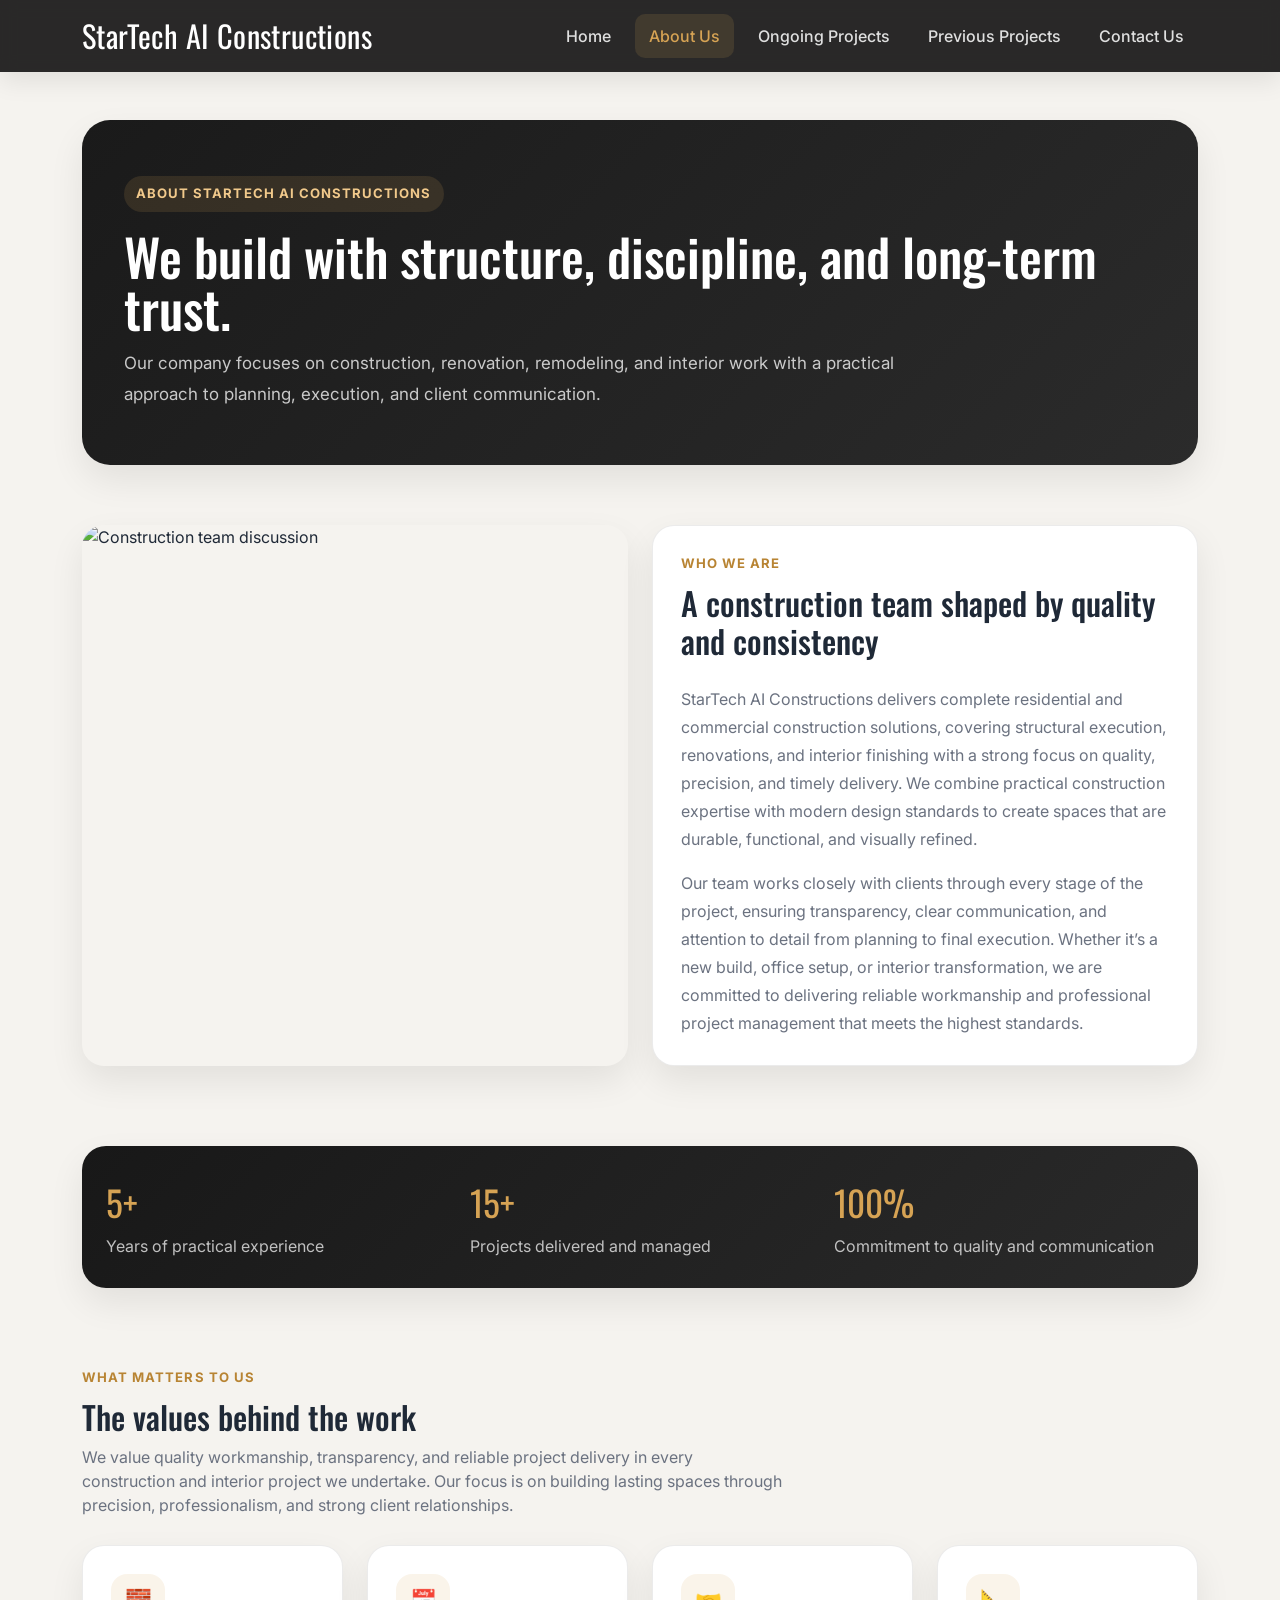
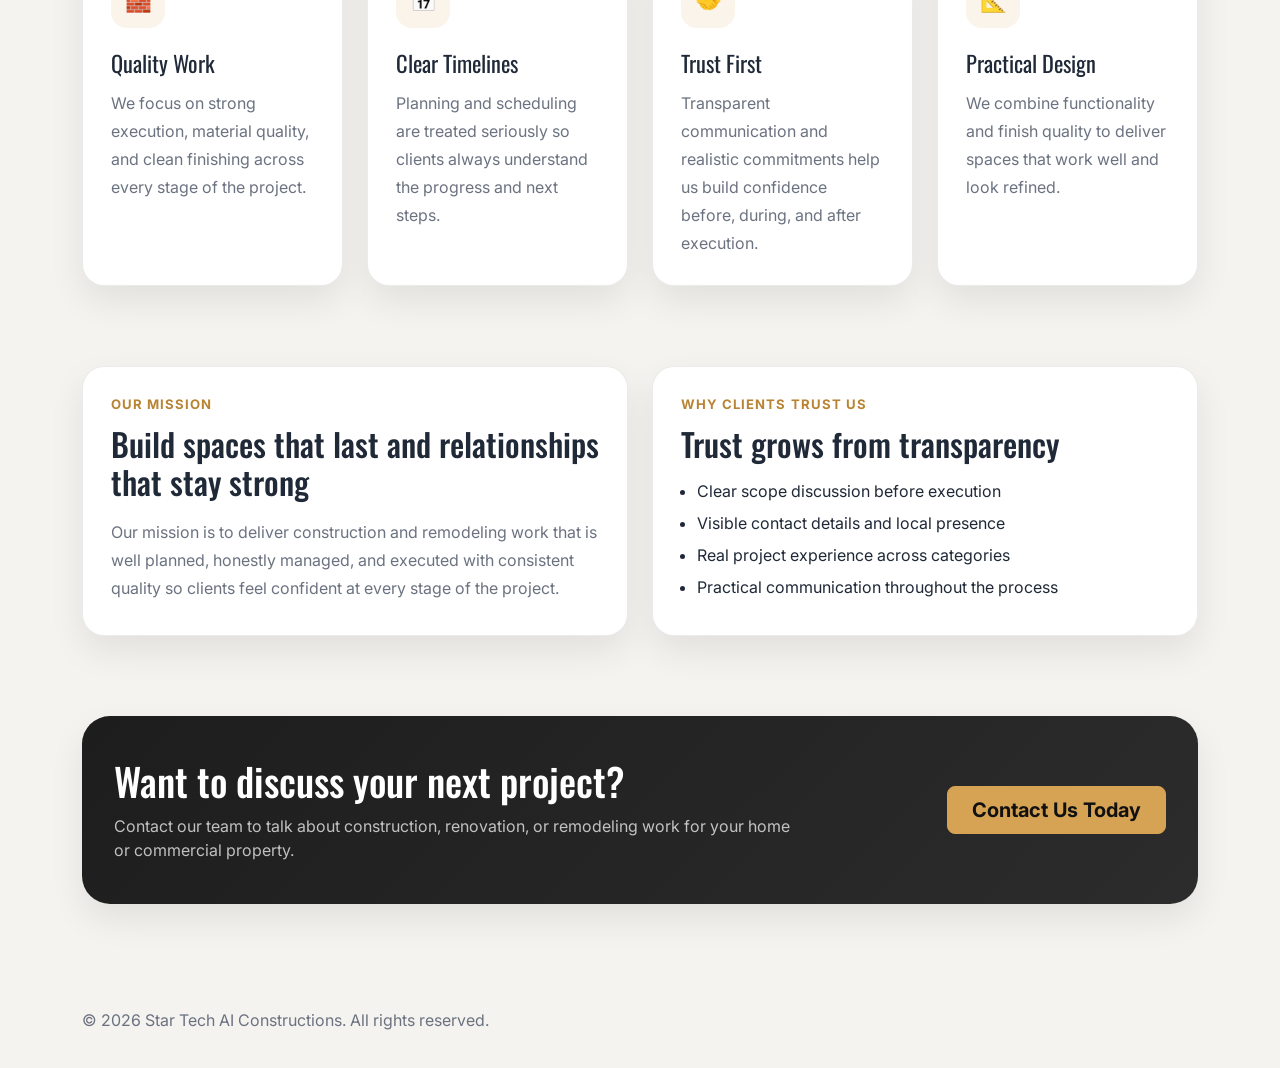
==== about.html @ a81a10f6 "initial commit" ====
<!DOCTYPE html>
<html lang="en">
<head>
  <meta charset="UTF-8" />
  <meta name="viewport" content="width=device-width, initial-scale=1.0" />
  <title>Star Tech AI Constructions | About Us</title>
  <meta name="description" content="Learn more about Star Tech AI Constructions, our experience, values, team, and approach to construction and remodeling." />

  <link rel="preconnect" href="https://fonts.googleapis.com">
  <link rel="preconnect" href="https://fonts.gstatic.com" crossorigin>
  <link href="https://fonts.googleapis.com/css2?family=Oswald:wght@400;500;600;700&family=Inter:wght@400;500;600;700&display=swap" rel="stylesheet">
  <link href="https://cdn.jsdelivr.net/npm/bootstrap@5.3.3/dist/css/bootstrap.min.css" rel="stylesheet">

  <style>
    :root {
      --accent: #d6a354;
      --accent-dark: #b88433;
      --text-dark: #1f2937;
      --text-muted: #6b7280;
      --bg: #f5f3ef;
      --white: #ffffff;
      --border: rgba(0, 0, 0, 0.08);
      --shadow: 0 15px 35px rgba(0, 0, 0, 0.08);
      --dark: #171717;
    }

    * {
      box-sizing: border-box;
    }

    body {
      margin: 0;
      font-family: 'Inter', sans-serif;
      background: var(--bg);
      color: var(--text-dark);
    }

    img {
      max-width: 100%;
      display: block;
    }

    .custom-navbar {
      background: rgba(23, 23, 23, 0.92);
      backdrop-filter: blur(8px);
      box-shadow: 0 10px 25px rgba(0, 0, 0, 0.08);
    }

    .navbar-brand {
      font-family: 'Oswald', sans-serif;
      font-size: 1.9rem;
      letter-spacing: 0.4px;
      color: #fff !important;
    }

    .navbar-nav .nav-link {
      color: rgba(255,255,255,0.85) !important;
      font-weight: 500;
      margin-left: 10px;
      padding: 10px 14px !important;
      border-radius: 10px;
      transition: all 0.25s ease;
    }

    .navbar-nav .nav-link:hover,
    .navbar-nav .nav-link.active {
      background: rgba(214,163,84,0.14);
      color: var(--accent) !important;
    }

    .navbar-toggler {
      border: none;
      box-shadow: none !important;
    }

    .navbar-toggler-icon {
      filter: brightness(0) invert(1);
    }

    .page-hero {
      padding: 120px 0 32px;
    }

    .page-hero-box {
      background: linear-gradient(135deg, #1a1a1a 0%, #2b2b2b 100%);
      color: #fff;
      border-radius: 28px;
      padding: 56px 42px;
      box-shadow: var(--shadow);
    }

    .eyebrow {
      display: inline-block;
      background: rgba(214,163,84,0.14);
      color: #f1c98b;
      font-size: 0.82rem;
      font-weight: 700;
      padding: 8px 12px;
      border-radius: 999px;
      margin-bottom: 18px;
      text-transform: uppercase;
      letter-spacing: 0.08em;
    }

    .page-hero-box h1,
    .section-heading h2,
    .card-title-main,
    .stat-number {
      font-family: 'Oswald', sans-serif;
    }

    .page-hero-box h1 {
      font-size: clamp(2.4rem, 4vw, 4.4rem);
      line-height: 1.02;
      margin-bottom: 14px;
    }

    .page-hero-box p {
      color: rgba(255,255,255,0.76);
      font-size: 1.06rem;
      line-height: 1.8;
      max-width: 780px;
      margin-bottom: 0;
    }

    .section-block {
      padding: 28px 0 80px;
    }

    .section-heading {
      margin-bottom: 28px;
    }

    .section-heading .small-title {
      color: var(--accent-dark);
      text-transform: uppercase;
      font-size: 0.82rem;
      letter-spacing: 0.08em;
      font-weight: 700;
    }

    .section-heading h2 {
      font-size: clamp(1.8rem, 2.5vw, 3rem);
      margin: 10px 0 8px;
    }

    .section-heading p {
      color: var(--text-muted);
      max-width: 700px;
    }

    .content-card,
    .team-card,
    .info-card,
    .value-card {
      background: var(--white);
      border: 1px solid var(--border);
      border-radius: 22px;
      box-shadow: var(--shadow);
      overflow: hidden;
      height: 100%;
    }

    .content-card,
    .team-card,
    .info-card,
    .value-card {
      padding: 28px;
    }

    .content-card p,
    .team-card p,
    .info-card p,
    .value-card p {
      color: var(--text-muted);
      line-height: 1.75;
      margin-bottom: 0;
    }

    .story-image {
      border-radius: 22px;
      overflow: hidden;
      box-shadow: var(--shadow);
      height: 100%;
      min-height: 420px;
    }

    .story-image img {
      width: 100%;
      height: 100%;
      object-fit: cover;
    }

    .stats-strip {
      background: linear-gradient(135deg, #181818 0%, #2a2a2a 100%);
      color: #fff;
      border-radius: 24px;
      padding: 30px 24px;
      box-shadow: var(--shadow);
    }

    .stat-number {
      font-size: 2.2rem;
      color: var(--accent);
      margin-bottom: 6px;
    }

    .stat-label {
      margin: 0;
      color: rgba(255,255,255,0.72);
    }

    .mini-icon {
      width: 54px;
      height: 54px;
      border-radius: 16px;
      display: grid;
      place-items: center;
      background: rgba(214,163,84,0.12);
      color: var(--accent-dark);
      font-size: 1.35rem;
      margin-bottom: 18px;
    }

    .card-title-main {
      font-size: 1.4rem;
      margin-bottom: 10px;
    }

    .team-role {
      color: var(--accent-dark);
      font-weight: 700;
      font-size: 0.9rem;
      margin-bottom: 10px;
      text-transform: uppercase;
      letter-spacing: 0.06em;
    }

    .cta-panel {
      background: linear-gradient(135deg, #1d1d1d 0%, #2c2c2c 100%);
      color: var(--white);
      border-radius: 28px;
      padding: 42px 32px;
      box-shadow: var(--shadow);
    }

    .cta-panel h2 {
      font-family: 'Oswald', sans-serif;
      font-size: clamp(2rem, 3vw, 3.2rem);
      margin-bottom: 10px;
    }

    .cta-panel p {
      color: rgba(255,255,255,0.72);
      margin-bottom: 0;
    }

    .btn-warning {
      background-color: var(--accent);
      border-color: var(--accent);
      color: #111;
      font-weight: 700;
    }

    .btn-warning:hover {
      background-color: var(--accent-dark);
      border-color: var(--accent-dark);
      color: #111;
    }

    .footer {
      padding: 24px 0 36px;
      color: var(--text-muted);
    }

    @media (max-width: 991.98px) {
      .page-hero {
        padding: 100px 0 24px;
      }

      .page-hero-box {
        padding: 36px 24px;
      }

      .navbar-nav .nav-link {
        margin-left: 0;
        margin-bottom: 6px;
      }

      .story-image {
        min-height: 320px;
      }
    }

    @media (max-width: 767.98px) {
      .page-hero-box,
      .content-card,
      .team-card,
      .info-card,
      .value-card,
      .cta-panel,
      .stats-strip,
      .story-image {
        border-radius: 18px;
      }

      .page-hero-box h1 {
        font-size: 2.4rem;
      }

      .cta-panel .btn {
        width: 100%;
      }
    }
  </style>
</head>
<body>

  <nav class="navbar navbar-expand-lg custom-navbar fixed-top">
    <div class="container">
      <a class="navbar-brand" href="index.html">StarTech AI Constructions</a>

      <button class="navbar-toggler" type="button" data-bs-toggle="collapse" data-bs-target="#mainNavbar" aria-controls="mainNavbar" aria-expanded="false" aria-label="Toggle navigation">
        <span class="navbar-toggler-icon"></span>
      </button>

      <div class="collapse navbar-collapse justify-content-end" id="mainNavbar">
        <ul class="navbar-nav align-items-lg-center">
          <li class="nav-item"><a class="nav-link" href="index.html">Home</a></li>
          <li class="nav-item"><a class="nav-link active" href="about.html">About Us</a></li>
          <li class="nav-item"><a class="nav-link" href="ongoing-projects.html">Ongoing Projects</a></li>
          <li class="nav-item"><a class="nav-link" href="previous-projects.html">Previous Projects</a></li>
          <li class="nav-item"><a class="nav-link" href="contact.html">Contact Us</a></li>
        </ul>
      </div>
    </div>
  </nav>

  <main>
    <section class="page-hero">
      <div class="container">
        <div class="page-hero-box">
          <span class="eyebrow">About StarTech AI Constructions</span>
          <h1>We build with structure, discipline, and long-term trust.</h1>
          <p>
            Our company focuses on construction, renovation, remodeling, and interior work with a practical approach to planning, execution, and client communication.
          </p>
        </div>
      </div>
    </section>

    <section class="section-block">
      <div class="container">
        <div class="row g-4 align-items-stretch">
          <div class="col-lg-6">
            <div class="story-image">
              <img src="https://images.unsplash.com/photo-1523413651479-597eb2da0ad6?q=80&w=1400&auto=format&fit=crop" alt="Construction team discussion" loading="lazy">
            </div>
          </div>
          <div class="col-lg-6">
            <div class="content-card h-100 d-flex flex-column justify-content-center">
              <div class="section-heading mb-3">
                <div class="small-title">Who We Are</div>
                <h2>A construction team shaped by quality and consistency</h2>
              </div>
              <p>
                StarTech AI Constructions delivers complete residential and commercial construction solutions, covering structural execution, renovations, and interior finishing with a strong focus on quality, precision, and timely delivery. We combine practical construction expertise with modern design standards to create spaces that are durable, functional, and visually refined.
              </p>
              <p class="mt-3">
                Our team works closely with clients through every stage of the project, ensuring transparency, clear communication, and attention to detail from planning to final execution. Whether it’s a new build, office setup, or interior transformation, we are committed to delivering reliable workmanship and professional project management that meets the highest standards.
              </p>
            </div>
          </div>
        </div>
      </div>
    </section>

    <section class="section-block pt-0">
      <div class="container">
        <div class="stats-strip">
          <div class="row g-4 text-center text-md-start">
            <div class="col-md-4">
              <div class="stat-number">5+</div>
              <p class="stat-label">Years of practical experience</p>
            </div>
            <div class="col-md-4">
              <div class="stat-number">15+</div>
              <p class="stat-label">Projects delivered and managed</p>
            </div>
            <div class="col-md-4">
              <div class="stat-number">100%</div>
              <p class="stat-label">Commitment to quality and communication</p>
            </div>
          </div>
        </div>
      </div>
    </section>

    <section class="section-block pt-0">
      <div class="container">
        <div class="section-heading">
          <div class="small-title">What Matters To Us</div>
          <h2>The values behind the work</h2>
          <p>
            We value quality workmanship, transparency, and reliable project delivery in every construction and interior project we undertake. Our focus is on building lasting spaces through precision, professionalism, and strong client relationships.

          </p>
        </div>

        <div class="row g-4">
          <div class="col-md-6 col-xl-3">
            <div class="value-card">
              <div class="mini-icon">🧱</div>
              <div class="card-title-main">Quality Work</div>
              <p>We focus on strong execution, material quality, and clean finishing across every stage of the project.</p>
            </div>
          </div>
          <div class="col-md-6 col-xl-3">
            <div class="value-card">
              <div class="mini-icon">📅</div>
              <div class="card-title-main">Clear Timelines</div>
              <p>Planning and scheduling are treated seriously so clients always understand the progress and next steps.</p>
            </div>
          </div>
          <div class="col-md-6 col-xl-3">
            <div class="value-card">
              <div class="mini-icon">🤝</div>
              <div class="card-title-main">Trust First</div>
              <p>Transparent communication and realistic commitments help us build confidence before, during, and after execution.</p>
            </div>
          </div>
          <div class="col-md-6 col-xl-3">
            <div class="value-card">
              <div class="mini-icon">📐</div>
              <div class="card-title-main">Practical Design</div>
              <p>We combine functionality and finish quality to deliver spaces that work well and look refined.</p>
            </div>
          </div>
        </div>
      </div>
    </section>

    <section class="section-block pt-0">
      <div class="container">
        <div class="row g-4">
          <div class="col-lg-6">
            <div class="info-card h-100">
              <div class="section-heading mb-3">
                <div class="small-title">Our Mission</div>
                <h2>Build spaces that last and relationships that stay strong</h2>
              </div>
              <p class="mt-3">
                Our mission is to deliver construction and remodeling work that is well planned, honestly managed, and executed with consistent quality so clients feel confident at every stage of the project.
              </p>
            </div>
          </div>

          <div class="col-lg-6">
            <div class="info-card h-100">
              <div class="section-heading mb-3">
                <div class="small-title">Why Clients Trust Us</div>
                <h2>Trust grows from transparency</h2>
              </div>
              <ul class="ps-3 mb-0 mt-3">
                <li class="mb-2">Clear scope discussion before execution</li>
                <li class="mb-2">Visible contact details and local presence</li>
                <li class="mb-2">Real project experience across categories</li>
                <li class="mb-2">Practical communication throughout the process</li>
              </ul>
            </div>
          </div>
        </div>
      </div>
    </section>

    <section class="section-block pt-0">
      <div class="container">
        <div class="cta-panel">
          <div class="row align-items-center g-4">
            <div class="col-lg-8">
              <h2>Want to discuss your next project?</h2>
              <p>Contact our team to talk about construction, renovation, or remodeling work for your home or commercial property.</p>
            </div>
            <div class="col-lg-4 text-lg-end">
              <a href="contact.html" class="btn btn-warning btn-lg px-4">Contact Us Today</a>
            </div>
          </div>
        </div>
      </div>
    </section>

    <footer class="footer">
      <div class="container">
        <p class="mb-0">© 2026 Star Tech AI Constructions. All rights reserved.</p>
      </div>
    </footer>
  </main>

  <script src="https://cdn.jsdelivr.net/npm/bootstrap@5.3.3/dist/js/bootstrap.bundle.min.js"></script>
</body>
</html>
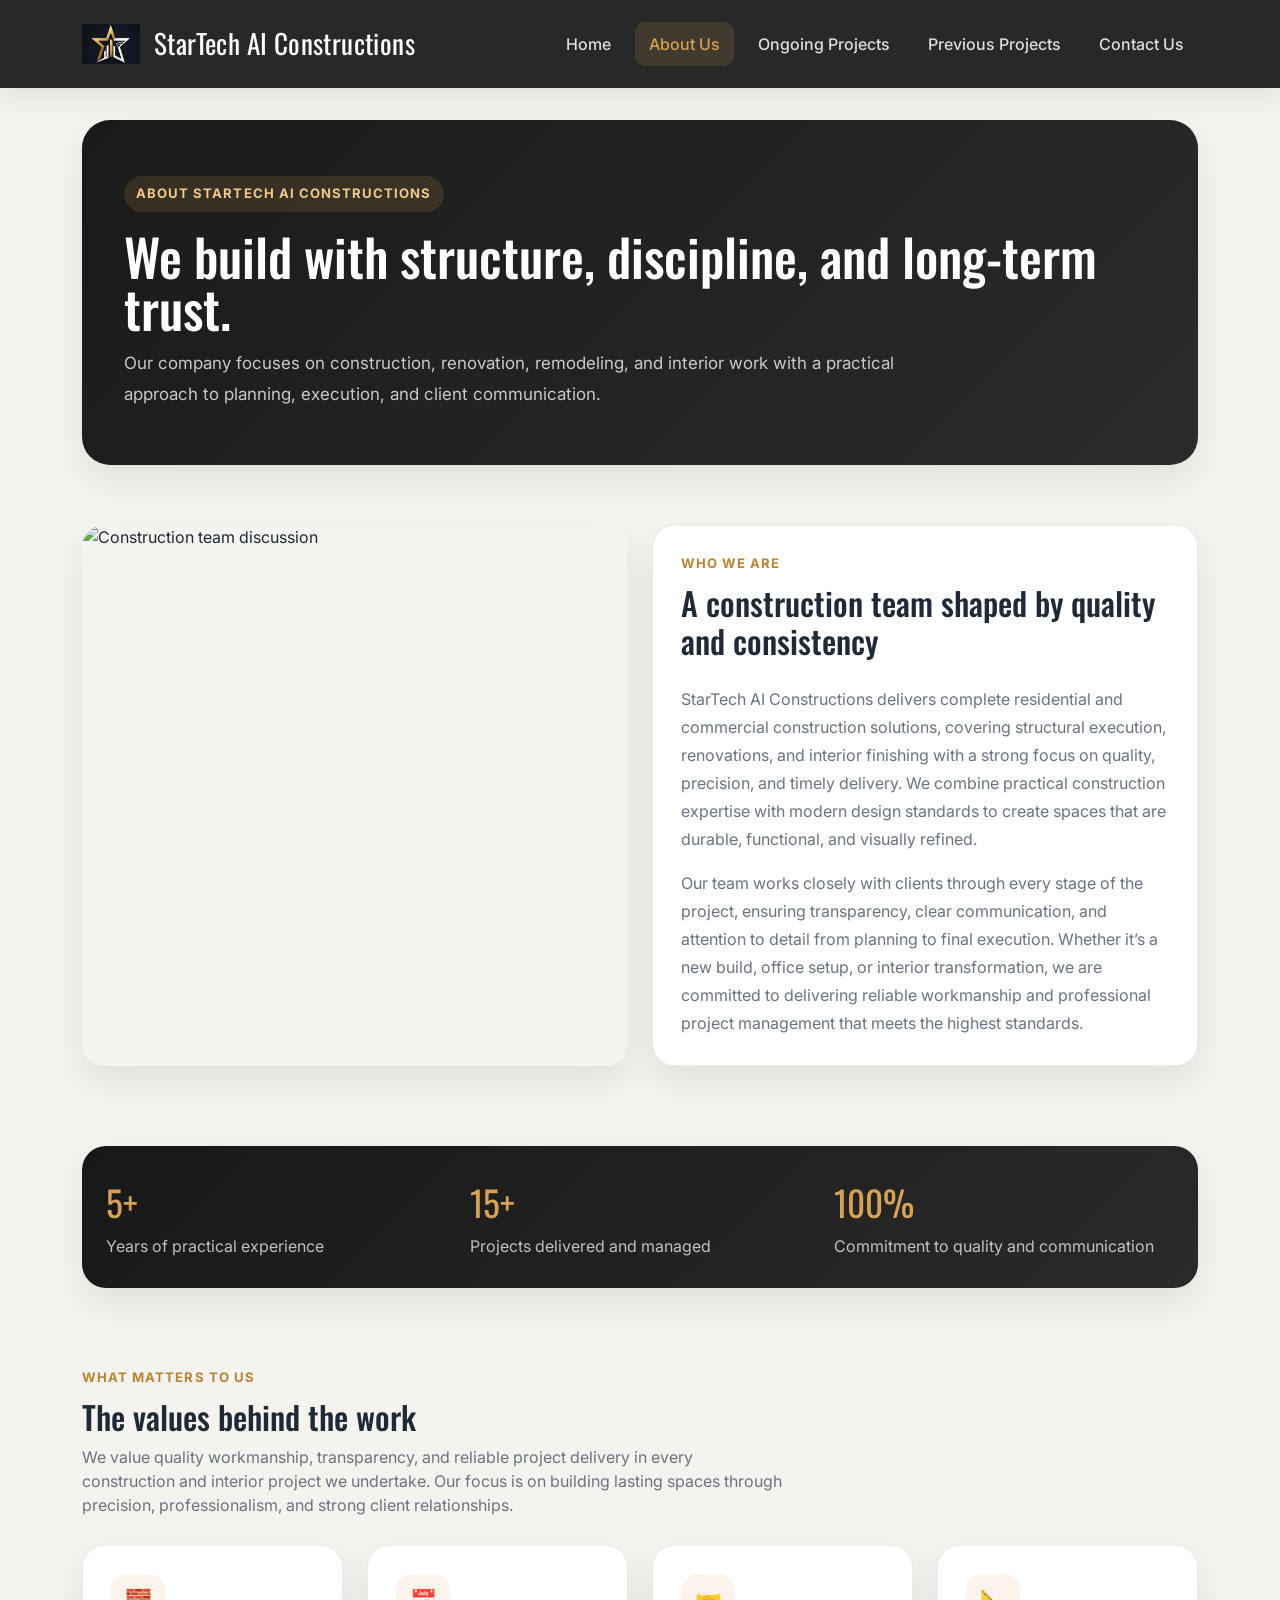
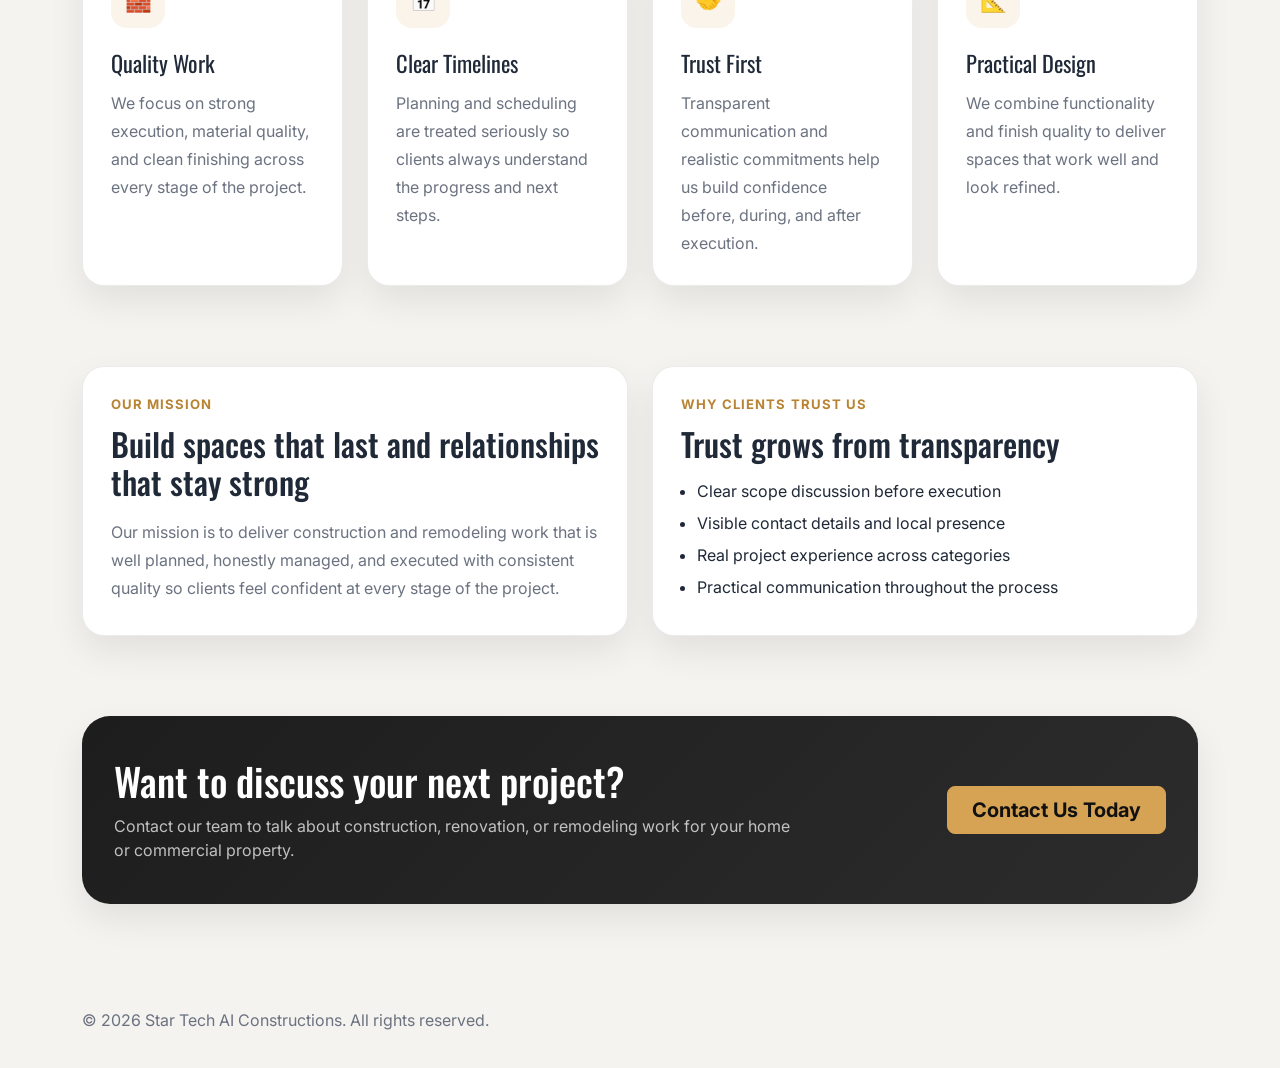
==== commit cd3b11c6: "updated website" ====
--- a/about.html
+++ b/about.html
@@ -5,6 +5,10 @@
   <meta name="viewport" content="width=device-width, initial-scale=1.0" />
   <title>Star Tech AI Constructions | About Us</title>
   <meta name="description" content="Learn more about Star Tech AI Constructions, our experience, values, team, and approach to construction and remodeling." />
+
+    <!-- Favicon / Tab Logo -->
+  <link rel="icon" type="image/jpeg" href="logo.jpeg" />
+  <link rel="shortcut icon" href="logo.jpeg" type="image/jpeg" />
 
   <link rel="preconnect" href="https://fonts.googleapis.com">
   <link rel="preconnect" href="https://fonts.gstatic.com" crossorigin>
@@ -312,13 +316,64 @@
         width: 100%;
       }
     }
+    .custom-navbar {
+  background: rgba(23, 23, 23, 0.92);
+  backdrop-filter: blur(8px);
+  box-shadow: 0 10px 25px rgba(0, 0, 0, 0.08);
+  padding-top: 10px;
+  padding-bottom: 10px;
+}
+
+.navbar-brand {
+  font-family: 'Oswald', sans-serif;
+  font-size: 1.7rem;
+  letter-spacing: 0.4px;
+  color: #fff !important;
+  display: flex;
+  align-items: center;
+  gap: 14px;
+  line-height: 1;
+  text-decoration: none;
+}
+
+.brand-logo {
+  width: 58px;
+  height: 58px;
+  object-fit: contain;
+  background: transparent;
+  padding: 0;
+  border-radius: 0;
+  flex-shrink: 0;
+}
+
+.brand-name {
+  color: #fff;
+  display: inline-block;
+  line-height: 1.1;
+}
+
+@media (max-width: 767.98px) {
+  .navbar-brand {
+    font-size: 1.08rem;
+    gap: 10px;
+  }
+
+  .brand-logo {
+    width: 48px;
+    height: 48px;
+  }
+}
   </style>
 </head>
 <body>
 
   <nav class="navbar navbar-expand-lg custom-navbar fixed-top">
     <div class="container">
-      <a class="navbar-brand" href="index.html">StarTech AI Constructions</a>
+        <a class="navbar-brand" href="index.html">
+          <img src="logo.jpeg" alt="StarTech AI Constructions logo" class="brand-logo">
+          <span class="brand-name">StarTech AI Constructions</span>
+        </a>
+      
 
       <button class="navbar-toggler" type="button" data-bs-toggle="collapse" data-bs-target="#mainNavbar" aria-controls="mainNavbar" aria-expanded="false" aria-label="Toggle navigation">
         <span class="navbar-toggler-icon"></span>
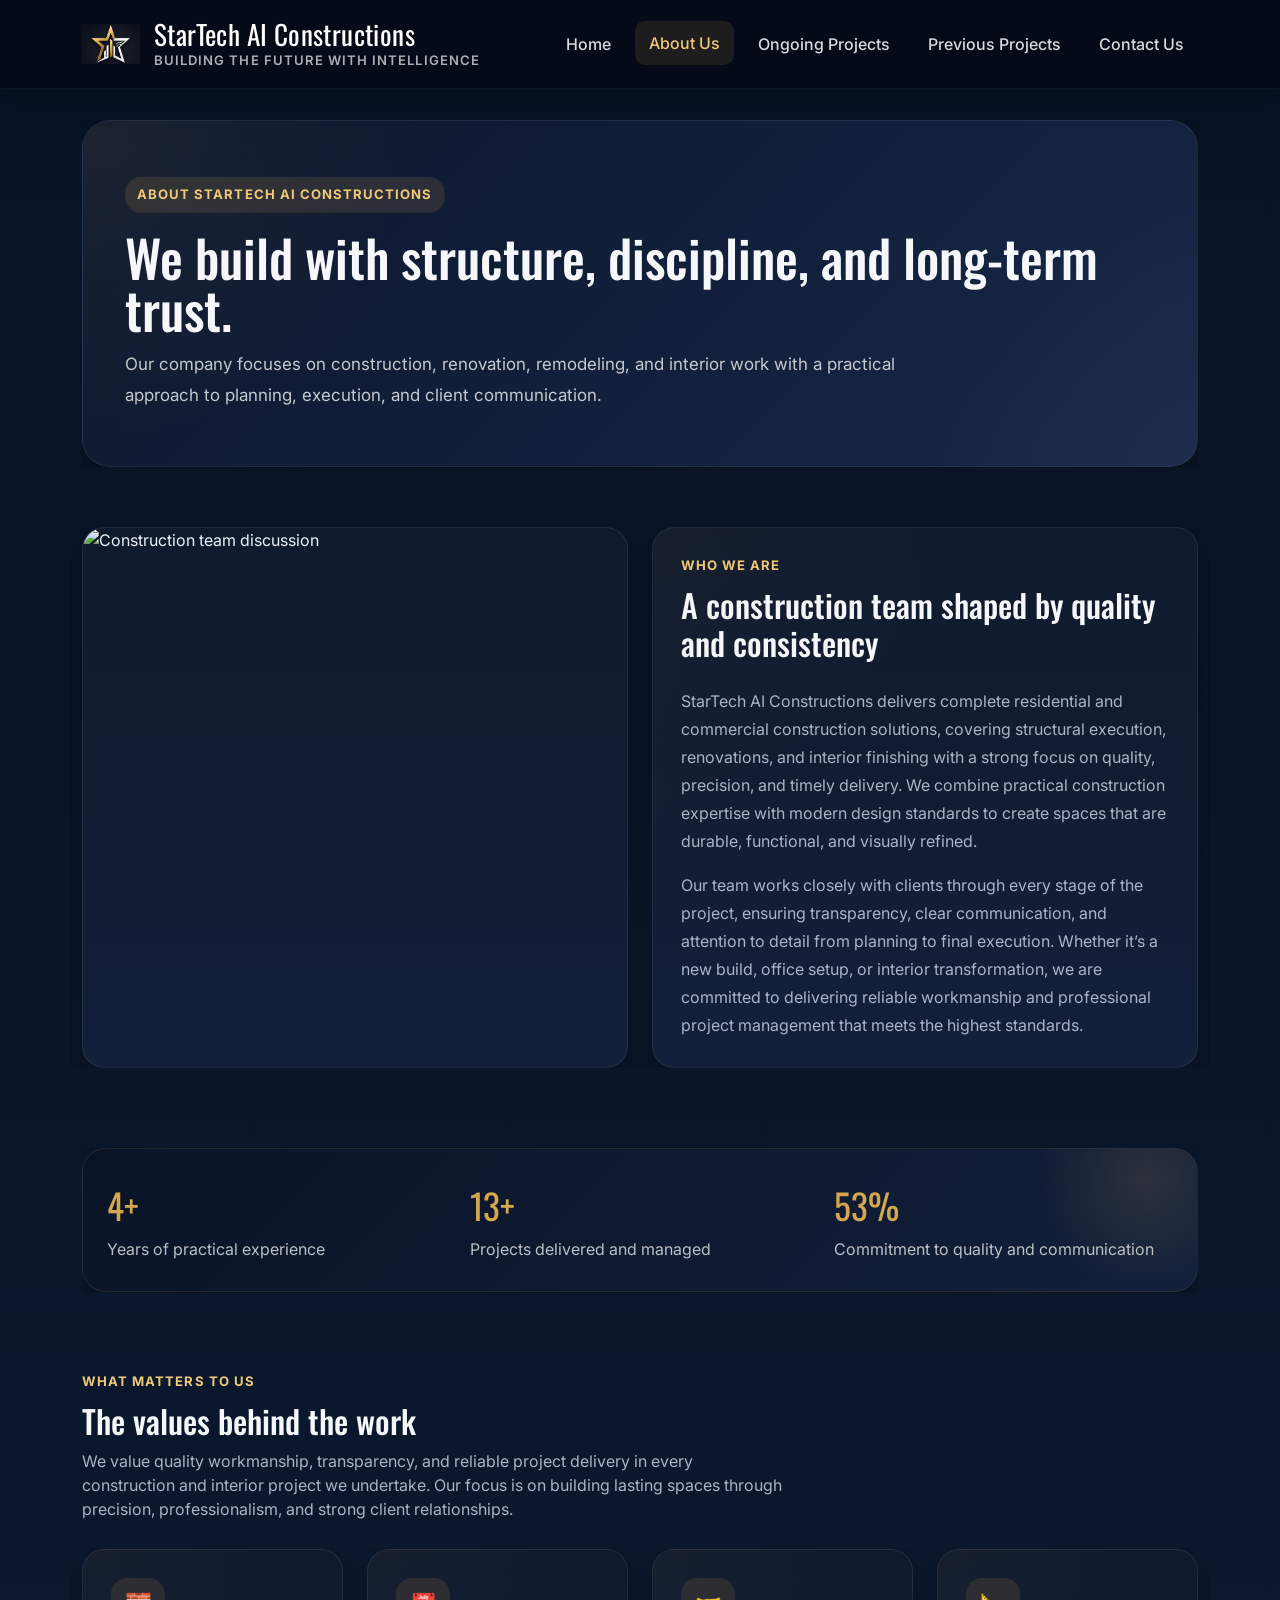
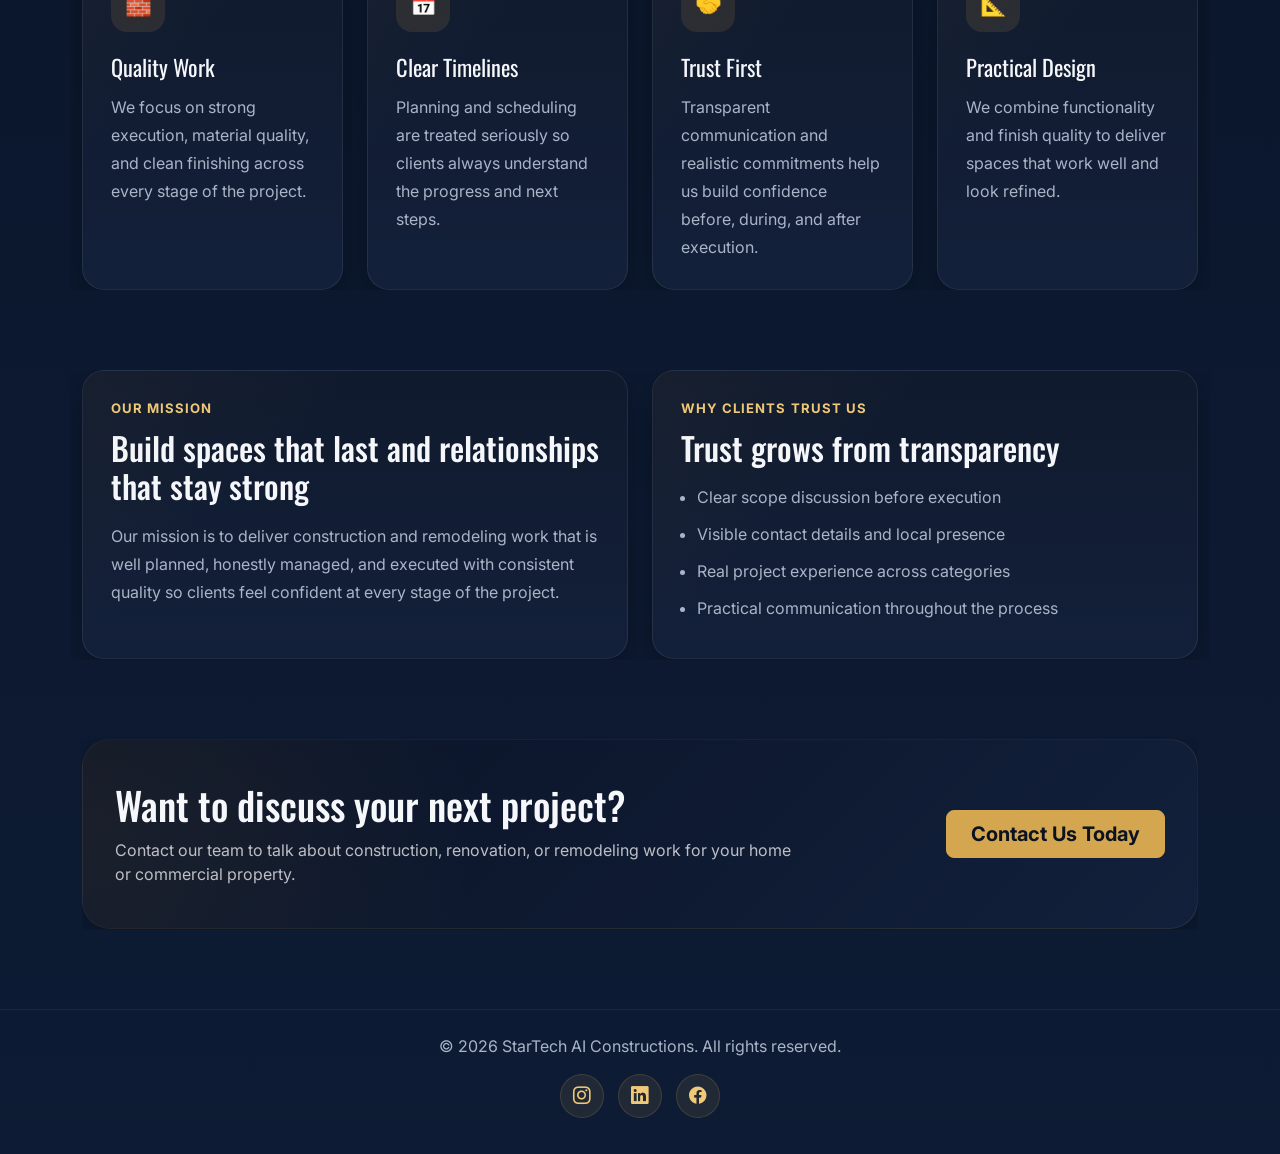
==== commit a6f3450b: "updated website" ====
--- a/about.html
+++ b/about.html
@@ -6,30 +6,48 @@
   <title>Star Tech AI Constructions | About Us</title>
   <meta name="description" content="Learn more about Star Tech AI Constructions, our experience, values, team, and approach to construction and remodeling." />
 
-    <!-- Favicon / Tab Logo -->
   <link rel="icon" type="image/jpeg" href="logo.jpeg" />
   <link rel="shortcut icon" href="logo.jpeg" type="image/jpeg" />
+
+  <meta property="og:title" content="Star Tech AI Constructions | About Us" />
+  <meta property="og:description" content="Learn more about Star Tech AI Constructions, our experience, values, team, and approach to construction and remodeling." />
+  <meta property="og:image" content="logo.jpeg" />
+  <meta property="og:type" content="website" />
 
   <link rel="preconnect" href="https://fonts.googleapis.com">
   <link rel="preconnect" href="https://fonts.gstatic.com" crossorigin>
   <link href="https://fonts.googleapis.com/css2?family=Oswald:wght@400;500;600;700&family=Inter:wght@400;500;600;700&display=swap" rel="stylesheet">
   <link href="https://cdn.jsdelivr.net/npm/bootstrap@5.3.3/dist/css/bootstrap.min.css" rel="stylesheet">
+  <link rel="stylesheet" href="https://cdn.jsdelivr.net/npm/bootstrap-icons@1.11.3/font/bootstrap-icons.min.css">
+
 
   <style>
     :root {
-      --accent: #d6a354;
-      --accent-dark: #b88433;
-      --text-dark: #1f2937;
-      --text-muted: #6b7280;
-      --bg: #f5f3ef;
-      --white: #ffffff;
-      --border: rgba(0, 0, 0, 0.08);
-      --shadow: 0 15px 35px rgba(0, 0, 0, 0.08);
-      --dark: #171717;
+      --accent: #d4a64f;
+      --accent-dark: #b9892f;
+      --gold-soft: #f0c978;
+      --navy: #0b1730;
+      --navy-2: #12203b;
+      --dark: #050b16;
+      --bg: linear-gradient(180deg, #081223 0%, #0d1b34 100%);
+      --panel: #101a2d;
+      --panel-2: #13203a;
+      --text-dark: #eef2f9;
+      --text-muted: #aab4c7;
+      --white: #f5f7fb;
+      --silver: #dfe5ef;
+      --border: rgba(255, 255, 255, 0.08);
+      --shadow: 0 15px 35px rgba(0, 0, 0, 0.28);
+      --transition-smooth: 180ms cubic-bezier(0.16, 1, 0.3, 1);
+      --transition-reveal: 700ms cubic-bezier(0.16, 1, 0.3, 1);
     }
 
     * {
       box-sizing: border-box;
+    }
+
+    html {
+      scroll-behavior: smooth;
     }
 
     body {
@@ -37,6 +55,7 @@
       font-family: 'Inter', sans-serif;
       background: var(--bg);
       color: var(--text-dark);
+      overflow-x: hidden;
     }
 
     img {
@@ -45,16 +64,74 @@
     }
 
     .custom-navbar {
-      background: rgba(23, 23, 23, 0.92);
-      backdrop-filter: blur(8px);
-      box-shadow: 0 10px 25px rgba(0, 0, 0, 0.08);
+      background: rgba(5, 11, 22, 0.9);
+      backdrop-filter: blur(10px);
+      box-shadow: 0 10px 25px rgba(0, 0, 0, 0.22);
+      padding-top: 10px;
+      padding-bottom: 10px;
+      border-bottom: 1px solid rgba(255,255,255,0.04);
+      transition: background var(--transition-smooth), box-shadow var(--transition-smooth);
     }
 
     .navbar-brand {
       font-family: 'Oswald', sans-serif;
-      font-size: 1.9rem;
+      font-size: 1.7rem;
       letter-spacing: 0.4px;
       color: #fff !important;
+      display: flex;
+      align-items: center;
+      gap: 14px;
+      line-height: 1;
+      text-decoration: none;
+    }
+
+    .brand-logo {
+      width: 58px;
+      height: 58px;
+      object-fit: contain;
+      background: transparent;
+      padding: 0;
+      border-radius: 0;
+      flex-shrink: 0;
+      transition: transform 0.5s ease;
+    }
+
+    .navbar-brand:hover .brand-logo {
+      transform: rotate(-4deg) scale(1.04);
+    }
+
+    .brand-text {
+      display: flex;
+      flex-direction: column;
+      line-height: 1.05;
+    }
+
+    .brand-text > span {
+      font-size: 1em;
+      color: #fff;
+    }
+
+    .brand-text small {
+      font-family: 'Inter', sans-serif;
+      font-size: 0.82rem;
+      color: rgba(255,255,255,0.68);
+      font-weight: 600;
+      letter-spacing: 0.08em;
+      margin-top: 5px;
+      text-transform: uppercase;
+    }
+
+    .navbar-nav .nav-link,
+    .btn,
+    .content-card,
+    .value-card,
+    .info-card {
+      transition:
+        color var(--transition-smooth),
+        background-color var(--transition-smooth),
+        border-color var(--transition-smooth),
+        box-shadow var(--transition-smooth),
+        transform var(--transition-smooth);
     }
 
     .navbar-nav .nav-link {
@@ -63,13 +140,13 @@
       margin-left: 10px;
       padding: 10px 14px !important;
       border-radius: 10px;
-      transition: all 0.25s ease;
     }
 
     .navbar-nav .nav-link:hover,
     .navbar-nav .nav-link.active {
-      background: rgba(214,163,84,0.14);
-      color: var(--accent) !important;
+      background: rgba(212, 166, 79, 0.12);
+      color: var(--gold-soft) !important;
+      transform: translateY(-1px);
     }
 
     .navbar-toggler {
@@ -83,20 +160,34 @@
 
     .page-hero {
       padding: 120px 0 32px;
+      position: relative;
     }
 
     .page-hero-box {
-      background: linear-gradient(135deg, #1a1a1a 0%, #2b2b2b 100%);
+      background: linear-gradient(135deg, #0d172d 0%, #162746 100%);
       color: #fff;
       border-radius: 28px;
       padding: 56px 42px;
       box-shadow: var(--shadow);
+      border: 1px solid var(--border);
+      position: relative;
+      overflow: hidden;
+    }
+
+    .page-hero-box::before {
+      content: "";
+      position: absolute;
+      inset: 0;
+      background:
+        radial-gradient(circle at top left, rgba(212,166,79,0.08), transparent 28%),
+        radial-gradient(circle at bottom right, rgba(255,255,255,0.03), transparent 24%);
+      pointer-events: none;
     }
 
     .eyebrow {
       display: inline-block;
-      background: rgba(214,163,84,0.14);
-      color: #f1c98b;
+      background: rgba(212,166,79,0.14);
+      color: var(--gold-soft);
       font-size: 0.82rem;
       font-weight: 700;
       padding: 8px 12px;
@@ -104,6 +195,9 @@
       margin-bottom: 18px;
       text-transform: uppercase;
       letter-spacing: 0.08em;
+      box-shadow: 0 0 0 1px rgba(212,166,79,0.08);
+      position: relative;
+      z-index: 1;
     }
 
     .page-hero-box h1,
@@ -117,6 +211,9 @@
       font-size: clamp(2.4rem, 4vw, 4.4rem);
       line-height: 1.02;
       margin-bottom: 14px;
+      color: var(--white);
+      position: relative;
+      z-index: 1;
     }
 
     .page-hero-box p {
@@ -125,6 +222,8 @@
       line-height: 1.8;
       max-width: 780px;
       margin-bottom: 0;
+      position: relative;
+      z-index: 1;
     }
 
     .section-block {
@@ -136,7 +235,7 @@
     }
 
     .section-heading .small-title {
-      color: var(--accent-dark);
+      color: var(--gold-soft);
       text-transform: uppercase;
       font-size: 0.82rem;
       letter-spacing: 0.08em;
@@ -146,6 +245,7 @@
     .section-heading h2 {
       font-size: clamp(1.8rem, 2.5vw, 3rem);
       margin: 10px 0 8px;
+      color: var(--white);
     }
 
     .section-heading p {
@@ -154,31 +254,43 @@
     }
 
     .content-card,
-    .team-card,
     .info-card,
     .value-card {
-      background: var(--white);
+      background: linear-gradient(180deg, var(--panel) 0%, var(--panel-2) 100%);
       border: 1px solid var(--border);
       border-radius: 22px;
       box-shadow: var(--shadow);
       overflow: hidden;
       height: 100%;
-    }
-
-    .content-card,
-    .team-card,
-    .info-card,
-    .value-card {
       padding: 28px;
+      position: relative;
+    }
+
+    .content-card::before,
+    .info-card::before,
+    .value-card::before {
+      content: "";
+      position: absolute;
+      inset: 0;
+      background: linear-gradient(135deg, rgba(212,166,79,0.04), transparent 35%);
+      pointer-events: none;
+    }
+
+    .content-card:hover,
+    .value-card:hover,
+    .info-card:hover {
+      transform: translateY(-6px);
+      box-shadow: 0 18px 40px rgba(0,0,0,0.34);
     }
 
     .content-card p,
-    .team-card p,
     .info-card p,
     .value-card p {
       color: var(--text-muted);
       line-height: 1.75;
       margin-bottom: 0;
+      position: relative;
+      z-index: 1;
     }
 
     .story-image {
@@ -187,20 +299,41 @@
       box-shadow: var(--shadow);
       height: 100%;
       min-height: 420px;
+      border: 1px solid var(--border);
+      background: linear-gradient(180deg, var(--panel) 0%, var(--panel-2) 100%);
     }
 
     .story-image img {
       width: 100%;
       height: 100%;
       object-fit: cover;
+      transition: transform 0.8s ease;
+    }
+
+    .story-image:hover img {
+      transform: scale(1.05);
     }
 
     .stats-strip {
-      background: linear-gradient(135deg, #181818 0%, #2a2a2a 100%);
+      background: linear-gradient(135deg, #0a1326 0%, #12203b 100%);
       color: #fff;
       border-radius: 24px;
       padding: 30px 24px;
       box-shadow: var(--shadow);
+      border: 1px solid rgba(212,166,79,0.12);
+      position: relative;
+      overflow: hidden;
+    }
+
+    .stats-strip::after {
+      content: "";
+      position: absolute;
+      width: 220px;
+      height: 220px;
+      top: -80px;
+      right: -60px;
+      background: radial-gradient(circle, rgba(212,166,79,0.14), transparent 70%);
+      pointer-events: none;
     }
 
     .stat-number {
@@ -220,19 +353,30 @@
       border-radius: 16px;
       display: grid;
       place-items: center;
-      background: rgba(214,163,84,0.12);
-      color: var(--accent-dark);
+      background: rgba(212,166,79,0.12);
+      color: var(--gold-soft);
       font-size: 1.35rem;
       margin-bottom: 18px;
+      transition: transform var(--transition-smooth), background var(--transition-smooth);
+      position: relative;
+      z-index: 1;
+    }
+
+    .value-card:hover .mini-icon {
+      transform: scale(1.08);
+      background: rgba(212,166,79,0.18);
     }
 
     .card-title-main {
       font-size: 1.4rem;
       margin-bottom: 10px;
+      color: var(--white);
+      position: relative;
+      z-index: 1;
     }
 
     .team-role {
-      color: var(--accent-dark);
+      color: var(--gold-soft);
       font-weight: 700;
       font-size: 0.9rem;
       margin-bottom: 10px;
@@ -240,42 +384,89 @@
       letter-spacing: 0.06em;
     }
 
+    .info-card ul {
+      color: var(--text-muted);
+      position: relative;
+      z-index: 1;
+      line-height: 1.8;
+    }
+
     .cta-panel {
-      background: linear-gradient(135deg, #1d1d1d 0%, #2c2c2c 100%);
+      background: linear-gradient(135deg, #0a1326 0%, #12203b 100%);
       color: var(--white);
       border-radius: 28px;
       padding: 42px 32px;
       box-shadow: var(--shadow);
+      border: 1px solid rgba(212,166,79,0.12);
+      position: relative;
+      overflow: hidden;
+    }
+
+    .cta-panel::before {
+      content: "";
+      position: absolute;
+      inset: 0;
+      background: radial-gradient(circle at left center, rgba(212,166,79,0.08), transparent 35%);
+      pointer-events: none;
     }
 
     .cta-panel h2 {
       font-family: 'Oswald', sans-serif;
       font-size: clamp(2rem, 3vw, 3.2rem);
       margin-bottom: 10px;
+      color: var(--white);
+      position: relative;
+      z-index: 1;
     }
 
     .cta-panel p {
       color: rgba(255,255,255,0.72);
       margin-bottom: 0;
+      position: relative;
+      z-index: 1;
     }
 
     .btn-warning {
       background-color: var(--accent);
       border-color: var(--accent);
-      color: #111;
+      color: #0b1220;
       font-weight: 700;
     }
 
     .btn-warning:hover {
       background-color: var(--accent-dark);
       border-color: var(--accent-dark);
-      color: #111;
+      color: #0b1220;
+      transform: translateY(-2px);
+      box-shadow: 0 0 0 1px rgba(212,166,79,0.25), 0 14px 34px rgba(212,166,79,0.18);
+    }
+
+    .btn-warning:active {
+      transform: translateY(0);
     }
 
     .footer {
       padding: 24px 0 36px;
       color: var(--text-muted);
-    }
+      border-top: 1px solid rgba(255,255,255,0.06);
+    }
+
+    .reveal {
+      opacity: 0;
+      clip-path: inset(0 0 12% 0);
+      transition:
+        opacity var(--transition-reveal),
+        clip-path var(--transition-reveal);
+    }
+
+    .reveal.show {
+      opacity: 1;
+      clip-path: inset(0 0 0 0);
+    }
+
+    .reveal-delay-1 { transition-delay: 0.08s; }
+    .reveal-delay-2 { transition-delay: 0.16s; }
+    .reveal-delay-3 { transition-delay: 0.24s; }
 
     @media (max-width: 991.98px) {
       .page-hero {
@@ -299,7 +490,6 @@
     @media (max-width: 767.98px) {
       .page-hero-box,
       .content-card,
-      .team-card,
       .info-card,
       .value-card,
       .cta-panel,
@@ -315,53 +505,72 @@
       .cta-panel .btn {
         width: 100%;
       }
-    }
-    .custom-navbar {
-  background: rgba(23, 23, 23, 0.92);
-  backdrop-filter: blur(8px);
-  box-shadow: 0 10px 25px rgba(0, 0, 0, 0.08);
-  padding-top: 10px;
-  padding-bottom: 10px;
-}
-
-.navbar-brand {
-  font-family: 'Oswald', sans-serif;
-  font-size: 1.7rem;
-  letter-spacing: 0.4px;
-  color: #fff !important;
+
+      .navbar-brand {
+        font-size: 1.08rem;
+        gap: 10px;
+      }
+
+      .brand-logo {
+        width: 48px;
+        height: 48px;
+      }
+
+      .brand-text small {
+        font-size: 0.64rem;
+        margin-top: 4px;
+      }
+    }
+
+    @media (prefers-reduced-motion: reduce) {
+      html {
+        scroll-behavior: auto;
+      }
+
+      .reveal,
+      .reveal.show,
+      .btn,
+      .content-card,
+      .value-card,
+      .info-card,
+      .brand-logo,
+      .mini-icon,
+      .story-image img {
+        animation: none !important;
+        transition: none !important;
+        transform: none !important;
+        opacity: 1 !important;
+        clip-path: none !important;
+      }
+    }
+    .social-links {
   display: flex;
+  justify-content: center;
   align-items: center;
   gap: 14px;
-  line-height: 1;
-  text-decoration: none;
+  margin-top: 16px;
+  width: 100%;
 }
 
-.brand-logo {
-  width: 58px;
-  height: 58px;
-  object-fit: contain;
-  background: transparent;
-  padding: 0;
-  border-radius: 0;
-  flex-shrink: 0;
+.social-links a {
+  width: 44px;
+  height: 44px;
+  display: inline-flex;
+  align-items: center;
+  justify-content: center;
+  border-radius: 50%;
+  background: rgba(212, 166, 79, 0.10);
+  color: #f0c978;
+  border: 1px solid rgba(212, 166, 79, 0.18);
+  font-size: 1.1rem;
+  transition: all 0.25s ease;
 }
 
-.brand-name {
-  color: #fff;
-  display: inline-block;
-  line-height: 1.1;
-}
-
-@media (max-width: 767.98px) {
-  .navbar-brand {
-    font-size: 1.08rem;
-    gap: 10px;
-  }
-
-  .brand-logo {
-    width: 48px;
-    height: 48px;
-  }
+.social-links a:hover {
+  background: #d4a64f;
+  color: #0b1220;
+  transform: translateY(-2px);
+  box-shadow: 0 10px 24px rgba(212, 166, 79, 0.18);
 }
   </style>
 </head>
@@ -369,11 +578,13 @@
 
   <nav class="navbar navbar-expand-lg custom-navbar fixed-top">
     <div class="container">
-        <a class="navbar-brand" href="index.html">
-          <img src="logo.jpeg" alt="StarTech AI Constructions logo" class="brand-logo">
-          <span class="brand-name">StarTech AI Constructions</span>
-        </a>
-      
+      <a class="navbar-brand" href="index.html">
+        <img src="logo.jpeg" alt="StarTech AI Constructions logo" class="brand-logo">
+        <span class="brand-text">
+          <span>StarTech AI Constructions</span>
+          <small>BUILDING THE FUTURE WITH INTELLIGENCE</small>
+        </span>
+      </a>
 
       <button class="navbar-toggler" type="button" data-bs-toggle="collapse" data-bs-target="#mainNavbar" aria-controls="mainNavbar" aria-expanded="false" aria-label="Toggle navigation">
         <span class="navbar-toggler-icon"></span>
@@ -394,10 +605,10 @@
   <main>
     <section class="page-hero">
       <div class="container">
-        <div class="page-hero-box">
-          <span class="eyebrow">About StarTech AI Constructions</span>
-          <h1>We build with structure, discipline, and long-term trust.</h1>
-          <p>
+        <div class="page-hero-box reveal">
+          <span class="eyebrow reveal reveal-delay-1">About StarTech AI Constructions</span>
+          <h1 class="reveal reveal-delay-1">We build with structure, discipline, and long-term trust.</h1>
+          <p class="reveal reveal-delay-2">
             Our company focuses on construction, renovation, remodeling, and interior work with a practical approach to planning, execution, and client communication.
           </p>
         </div>
@@ -407,12 +618,12 @@
     <section class="section-block">
       <div class="container">
         <div class="row g-4 align-items-stretch">
-          <div class="col-lg-6">
+          <div class="col-lg-6 reveal reveal-delay-1">
             <div class="story-image">
               <img src="https://images.unsplash.com/photo-1523413651479-597eb2da0ad6?q=80&w=1400&auto=format&fit=crop" alt="Construction team discussion" loading="lazy">
             </div>
           </div>
-          <div class="col-lg-6">
+          <div class="col-lg-6 reveal reveal-delay-2">
             <div class="content-card h-100 d-flex flex-column justify-content-center">
               <div class="section-heading mb-3">
                 <div class="small-title">Who We Are</div>
@@ -432,19 +643,25 @@
 
     <section class="section-block pt-0">
       <div class="container">
-        <div class="stats-strip">
+        <div class="stats-strip reveal">
           <div class="row g-4 text-center text-md-start">
             <div class="col-md-4">
-              <div class="stat-number">5+</div>
-              <p class="stat-label">Years of practical experience</p>
+              <div class="stats-item">
+                <div class="stat-number">5+</div>
+                <p class="stat-label">Years of practical experience</p>
+              </div>
             </div>
             <div class="col-md-4">
-              <div class="stat-number">15+</div>
-              <p class="stat-label">Projects delivered and managed</p>
+              <div class="stats-item">
+                <div class="stat-number">15+</div>
+                <p class="stat-label">Projects delivered and managed</p>
+              </div>
             </div>
             <div class="col-md-4">
-              <div class="stat-number">100%</div>
-              <p class="stat-label">Commitment to quality and communication</p>
+              <div class="stats-item">
+                <div class="stat-number">100%</div>
+                <p class="stat-label">Commitment to quality and communication</p>
+              </div>
             </div>
           </div>
         </div>
@@ -453,38 +670,37 @@
 
     <section class="section-block pt-0">
       <div class="container">
-        <div class="section-heading">
+        <div class="section-heading reveal">
           <div class="small-title">What Matters To Us</div>
           <h2>The values behind the work</h2>
           <p>
             We value quality workmanship, transparency, and reliable project delivery in every construction and interior project we undertake. Our focus is on building lasting spaces through precision, professionalism, and strong client relationships.
-
           </p>
         </div>
 
         <div class="row g-4">
-          <div class="col-md-6 col-xl-3">
+          <div class="col-md-6 col-xl-3 reveal reveal-delay-1">
             <div class="value-card">
               <div class="mini-icon">🧱</div>
               <div class="card-title-main">Quality Work</div>
               <p>We focus on strong execution, material quality, and clean finishing across every stage of the project.</p>
             </div>
           </div>
-          <div class="col-md-6 col-xl-3">
+          <div class="col-md-6 col-xl-3 reveal reveal-delay-2">
             <div class="value-card">
               <div class="mini-icon">📅</div>
               <div class="card-title-main">Clear Timelines</div>
               <p>Planning and scheduling are treated seriously so clients always understand the progress and next steps.</p>
             </div>
           </div>
-          <div class="col-md-6 col-xl-3">
+          <div class="col-md-6 col-xl-3 reveal reveal-delay-3">
             <div class="value-card">
               <div class="mini-icon">🤝</div>
               <div class="card-title-main">Trust First</div>
               <p>Transparent communication and realistic commitments help us build confidence before, during, and after execution.</p>
             </div>
           </div>
-          <div class="col-md-6 col-xl-3">
+          <div class="col-md-6 col-xl-3 reveal reveal-delay-3">
             <div class="value-card">
               <div class="mini-icon">📐</div>
               <div class="card-title-main">Practical Design</div>
@@ -498,7 +714,7 @@
     <section class="section-block pt-0">
       <div class="container">
         <div class="row g-4">
-          <div class="col-lg-6">
+          <div class="col-lg-6 reveal reveal-delay-1">
             <div class="info-card h-100">
               <div class="section-heading mb-3">
                 <div class="small-title">Our Mission</div>
@@ -510,7 +726,7 @@
             </div>
           </div>
 
-          <div class="col-lg-6">
+          <div class="col-lg-6 reveal reveal-delay-2">
             <div class="info-card h-100">
               <div class="section-heading mb-3">
                 <div class="small-title">Why Clients Trust Us</div>
@@ -530,7 +746,7 @@
 
     <section class="section-block pt-0">
       <div class="container">
-        <div class="cta-panel">
+        <div class="cta-panel reveal">
           <div class="row align-items-center g-4">
             <div class="col-lg-8">
               <h2>Want to discuss your next project?</h2>
@@ -544,12 +760,71 @@
       </div>
     </section>
 
-    <footer class="footer">
-      <div class="container">
-        <p class="mb-0">© 2026 Star Tech AI Constructions. All rights reserved.</p>
-      </div>
-    </footer>
+<footer class="footer">
+  <div class="container text-center">
+    <p class="mb-2">© 2026 StarTech AI Constructions. All rights reserved.</p>
+
+    <div class="social-links">
+      <a href="https://instagram.com/yourusername" target="_blank" rel="noopener noreferrer" aria-label="Instagram">
+        <i class="bi bi-instagram"></i>
+      </a>
+      <a href="https://www.linkedin.com/company/yourcompany" target="_blank" rel="noopener noreferrer" aria-label="LinkedIn">
+        <i class="bi bi-linkedin"></i>
+      </a>
+      <a href="https://www.facebook.com/yourpage" target="_blank" rel="noopener noreferrer" aria-label="Facebook">
+        <i class="bi bi-facebook"></i>
+      </a>
+    </div>
+  </div>
+</footer>
   </main>
+
+  <script>
+    const observer = new IntersectionObserver((entries) => {
+      entries.forEach((entry) => {
+        if (entry.isIntersecting) {
+          entry.target.classList.add('show');
+        }
+      });
+    }, { threshold: 0.18 });
+
+    document.querySelectorAll('.reveal').forEach((el) => observer.observe(el));
+
+    const animateCounter = (el) => {
+      const text = el.textContent.trim();
+      const target = parseInt(text.replace(/\D/g, ''), 10);
+      if (!target) return;
+
+      const suffix = text.replace(/[0-9]/g, '');
+      let current = 0;
+      const duration = 1400;
+      const stepTime = Math.max(20, Math.floor(duration / target));
+
+      const timer = setInterval(() => {
+        current += 1;
+        el.textContent = current + suffix;
+        if (current >= target) {
+          el.textContent = target + suffix;
+          clearInterval(timer);
+        }
+      }, stepTime);
+    };
+
+    const statsObserver = new IntersectionObserver((entries, obs) => {
+      entries.forEach((entry) => {
+        if (entry.isIntersecting) {
+          const counter = entry.target.querySelector('.stat-number');
+          if (counter && !counter.dataset.animated) {
+            counter.dataset.animated = "true";
+            animateCounter(counter);
+          }
+          obs.unobserve(entry.target);
+        }
+      });
+    }, { threshold: 0.5 });
+
+    document.querySelectorAll('.stats-item').forEach((item) => statsObserver.observe(item));
+  </script>
 
   <script src="https://cdn.jsdelivr.net/npm/bootstrap@5.3.3/dist/js/bootstrap.bundle.min.js"></script>
 </body>
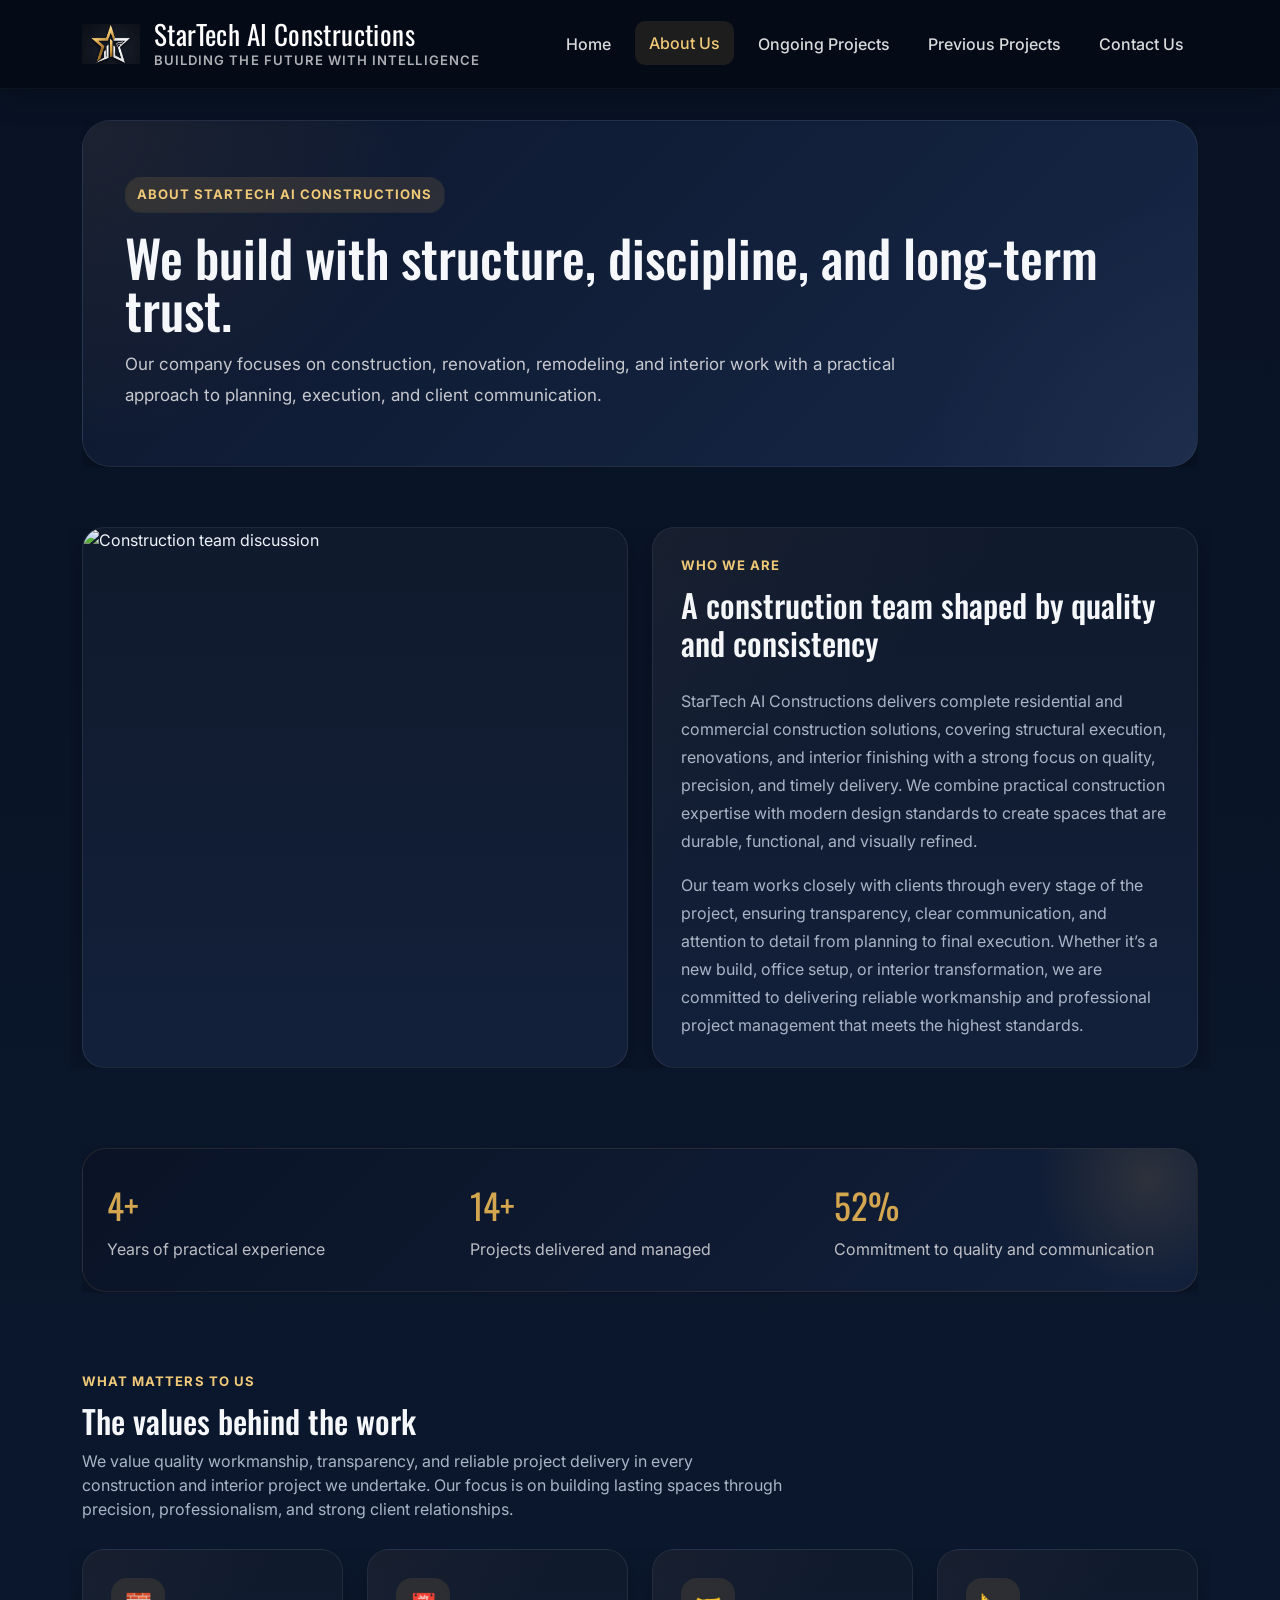
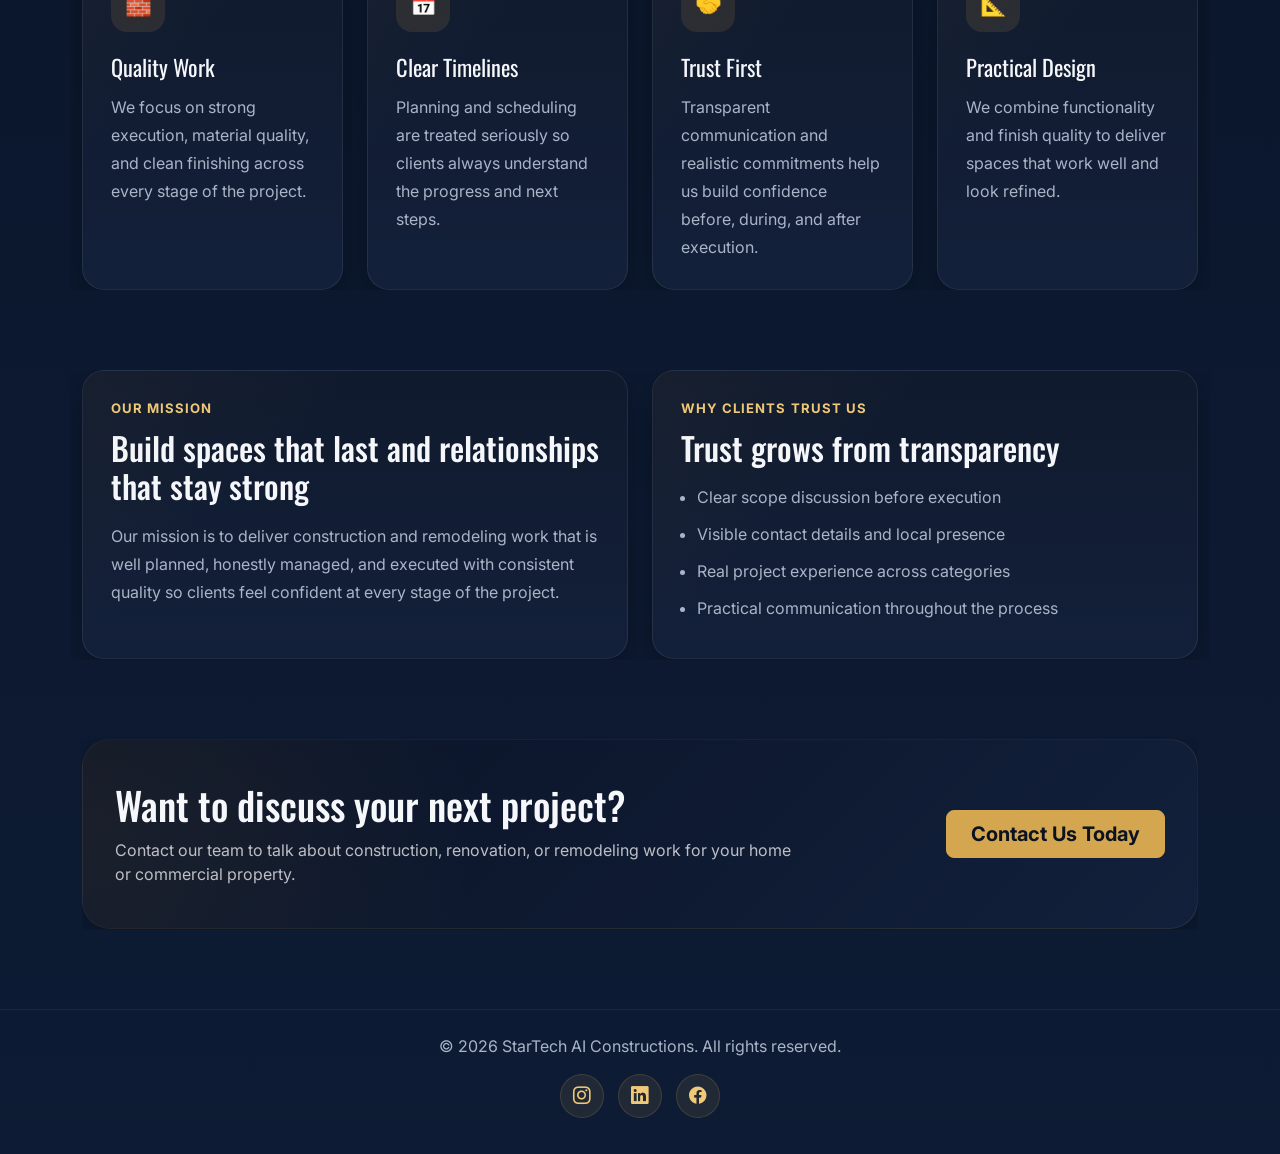
==== commit c8438b53: "updated website" ====
--- a/about.html
+++ b/about.html
@@ -765,13 +765,13 @@
     <p class="mb-2">© 2026 StarTech AI Constructions. All rights reserved.</p>
 
     <div class="social-links">
-      <a href="https://instagram.com/yourusername" target="_blank" rel="noopener noreferrer" aria-label="Instagram">
+      <a href="https://www.instagram.com/startechaiconstructions/" target="_blank" rel="noopener noreferrer" aria-label="Instagram">
         <i class="bi bi-instagram"></i>
       </a>
-      <a href="https://www.linkedin.com/company/yourcompany" target="_blank" rel="noopener noreferrer" aria-label="LinkedIn">
+      <a href="https://www.linkedin.com/in/startechai-constructions-90473040b" target="_blank" rel="noopener noreferrer" aria-label="LinkedIn">
         <i class="bi bi-linkedin"></i>
       </a>
-      <a href="https://www.facebook.com/yourpage" target="_blank" rel="noopener noreferrer" aria-label="Facebook">
+      <a href="https://www.facebook.com/share/14fzLAuYKRT/" target="_blank" rel="noopener noreferrer" aria-label="Facebook">
         <i class="bi bi-facebook"></i>
       </a>
     </div>
